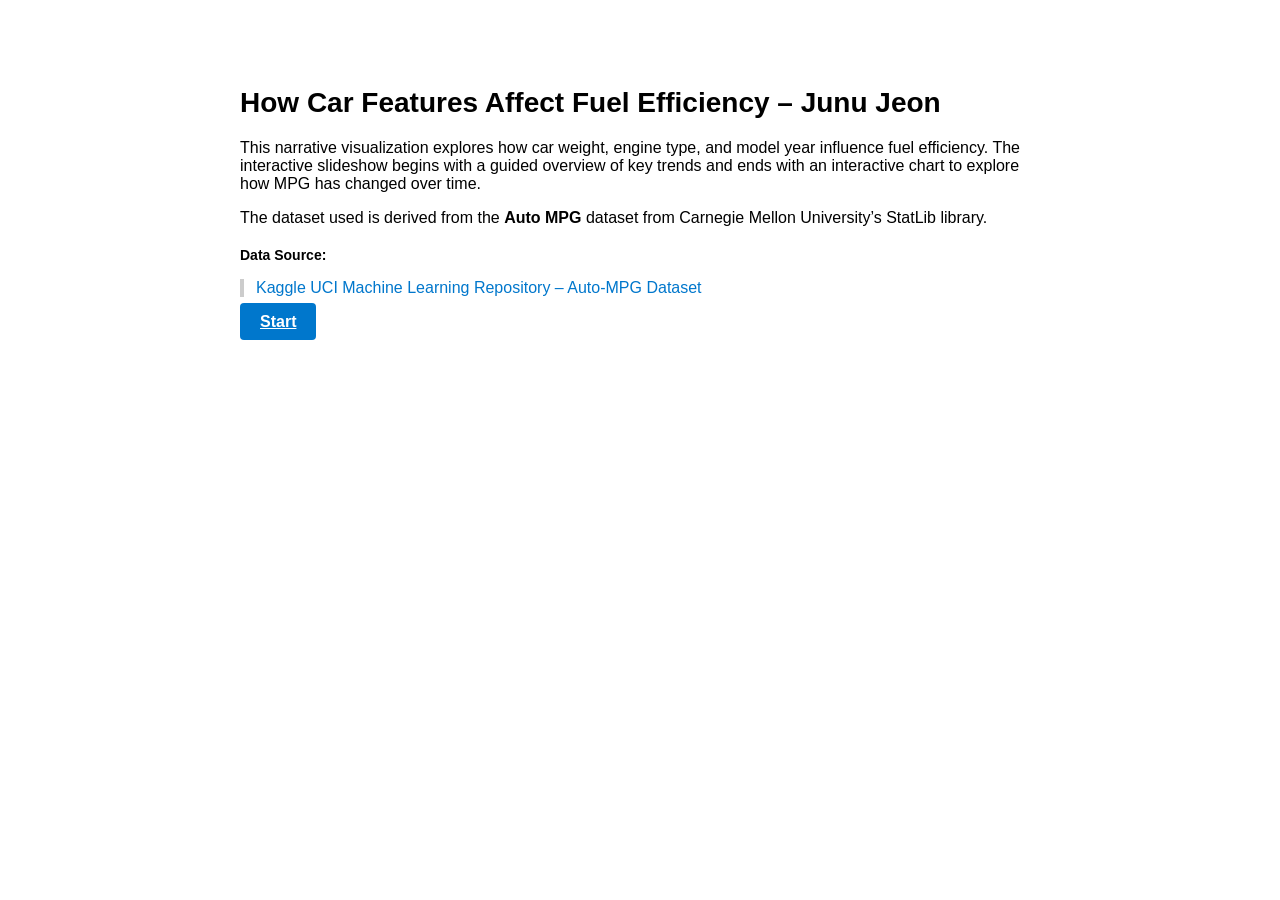
==== index.html @ 15948329 "added project" ====
<!DOCTYPE html>
<html lang="en">
<head>
  <meta charset="UTF-8">
  <title>CS 416 Narrative Visualization – Fuel Efficiency – Junu Jeon</title>
  <link rel="stylesheet" href="style.css">
</head>
<body>
  <div class="container">
    <h1 class="title">
      How Car Features Affect Fuel Efficiency – Junu Jeon
    </h1>
    
    <p>
      This narrative visualization explores how car weight, engine type, and model year influence fuel efficiency.
      The interactive slideshow begins with a guided overview of key trends and ends with an interactive chart
      to explore how MPG has changed over time.
    </p>
    <p>
      The dataset used is derived from the <strong>Auto MPG</strong> dataset from Carnegie Mellon University’s StatLib library.
    </p>

    <p class="small-font">Data Source:</p>
    <div class="box">
      <p class="link">
        <a href="https://www.kaggle.com/datasets/uciml/autompg-dataset?resource=download" target="_blank">
          Kaggle UCI Machine Learning Repository – Auto-MPG Dataset
        </a>
      </p>
    </div>

    <a href="scene1.html" class="nav-button">Start</a>
  </div>
</body>
</html>
---- style.css ----
body {
  font-family: Arial;
  padding: 20px;
}

#chart {
  width: 800px;
  height: 500px;
}

.nav-button,
button {
  background-color: #0077cc;
  color: white;
  border: none;
  padding: 10px 20px;
  font-weight: bold;
  border-radius: 4px;
  cursor: pointer;
  margin-top: 20px;
}

.nav-button:hover,
button:hover {
  background-color: #005fa3;
}

.container {
  max-width: 800px;
  margin: 0 auto;
  padding: 40px;
}

.title {
  font-size: 28px;
  font-weight: bold;
  margin-bottom: 20px;
}

.small-font {
  font-size: 14px;
  font-weight: bold;
  margin-top: 20px;
}

.box {
  border-left: 4px solid #ccc;
  padding-left: 12px;
  margin-top: 10px;
}

.link a {
  display: block;
  color: #0077cc;
  text-decoration: none;
}

.link a:hover {
  text-decoration: underline;
}
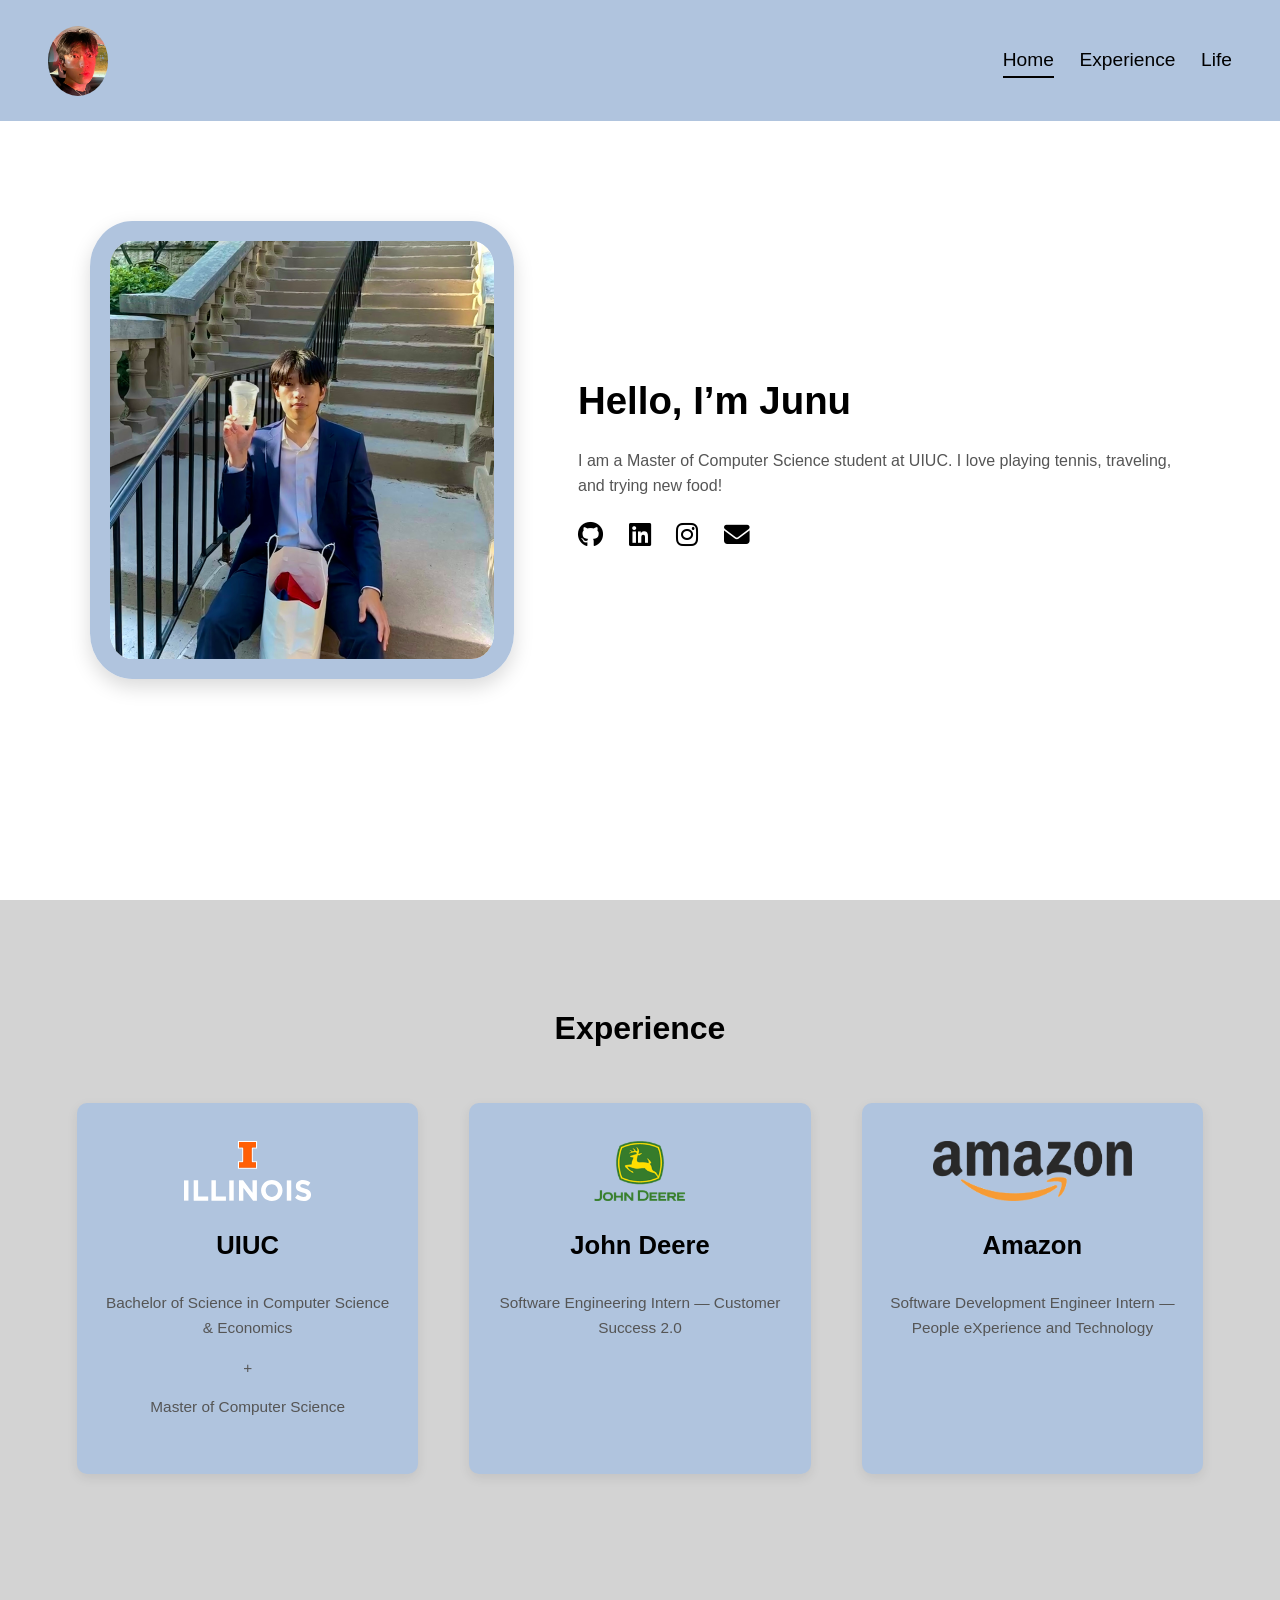
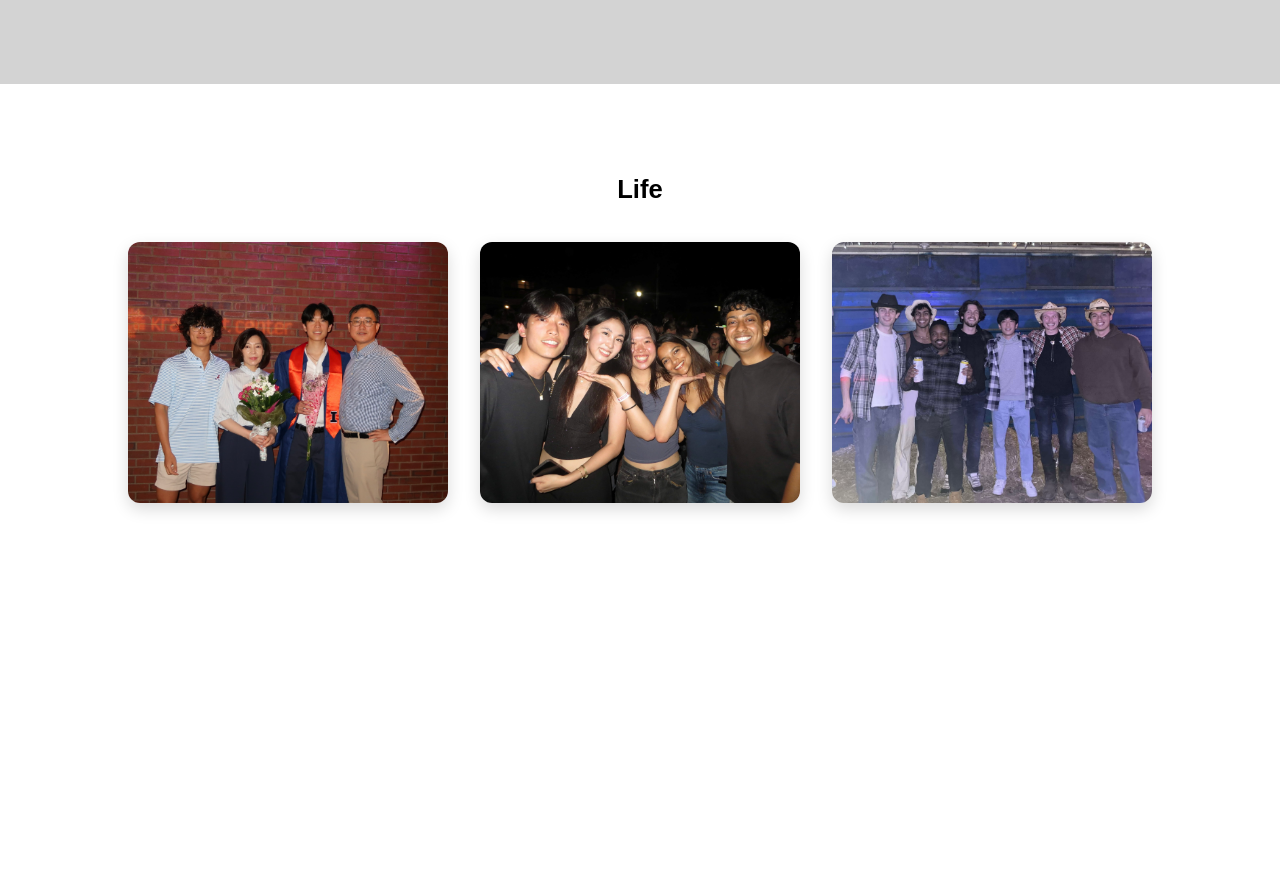
==== commit 0ff99148: "my personal website" ====
--- a/index.html
+++ b/index.html
@@ -1,35 +1,81 @@
 <!DOCTYPE html>
 <html lang="en">
-<head>
-  <meta charset="UTF-8">
-  <title>CS 416 Narrative Visualization – Fuel Efficiency – Junu Jeon</title>
-  <link rel="stylesheet" href="style.css">
-</head>
-<body>
-  <div class="container">
-    <h1 class="title">
-      How Car Features Affect Fuel Efficiency – Junu Jeon
-    </h1>
-    
-    <p>
-      This narrative visualization explores how car weight, engine type, and model year influence fuel efficiency.
-      The interactive slideshow begins with a guided overview of key trends and ends with an interactive chart
-      to explore how MPG has changed over time.
-    </p>
-    <p>
-      The dataset used is derived from the <strong>Auto MPG</strong> dataset from Carnegie Mellon University’s StatLib library.
-    </p>
+    <head>
+        <meta charset="utf-8" />
+        <meta http-equiv="x-ua-compatible" content="ie=edge">
+        <meta name="viewport" content="width=device-width, initial-scale=1.0">
+        <title>Junu Jeon</title>
+        <link rel="stylesheet" href="main.css">
+        <link rel="stylesheet" href="https://cdnjs.cloudflare.com/ajax/libs/font-awesome/6.5.2/css/all.min.css" crossorigin="anonymous">
+    </head>
+    <body>
+        <!-- Navbar -->
+        <nav class="navbar">
+            <a href="#home" class="brand"><img src="assets/profile2.jpg" alt="Logo"></a>
+            <ul>
+            <li><a href="#home" class="active">Home</a></li>
+            <li><a href="#experience">Experience</a></li>
+            <li><a href="#life">Life</a></li>
+            </ul>
+        </nav>
 
-    <p class="small-font">Data Source:</p>
-    <div class="box">
-      <p class="link">
-        <a href="https://www.kaggle.com/datasets/uciml/autompg-dataset?resource=download" target="_blank">
-          Kaggle UCI Machine Learning Repository – Auto-MPG Dataset
-        </a>
-      </p>
-    </div>
+        <!-- Hero -->
+        <header id="home" class="hero">
+            <div class="hero-inner fade-in">
+            <div class="hero-left">
+                <img src="assets/About.jpg" alt="Junu Jeon">
+            </div>
+            <div class="hero-right">
+                <h1>Hello, I’m Junu</h1>
+                <p>I am a Master of Computer Science student at UIUC. I love playing tennis, traveling, and trying new food!</p>
+                <div class="social">
+                    <a href="https://github.com/junujeon" target="_blank" rel="noopener noreferrer"><i class="fab fa-github"></i></a>
+                    <a href="https://www.linkedin.com/in/junujeon" target="_blank" rel="noopener noreferrer"><i class="fab fa-linkedin"></i></a>
+                    <a href="https://www.instagram.com/jjunujeon" target="_blank" rel="noopener noreferrer"><i class="fab fa-instagram"></i></a>
+                    <a href="mailto:junuj2@illinois.edu"><i class="fas fa-envelope"></i></a>
+                </div>
+            </div>
+            </div>
+        </header>
 
-    <a href="scene1.html" class="nav-button">Start</a>
-  </div>
-</body>
+        <!-- Experience -->
+        <section id="experience" class="experience">
+            <h2>Experience</h2>
+            <div class="experience-columns">
+
+            <div class="experience-col" data-modal="exp1">
+                <img src="assets/illinois.svg" alt="UIUC Logo" class="logo">
+                <h3>UIUC</h3>
+                <p>Bachelor of Science in Computer Science & Economics</p>
+                <p>+</p>
+                <p>Master of Computer Science</p>
+            </div>
+        
+            <div class="experience-col" data-modal="exp2">
+                <img src="assets/JD.png" alt="John Deere Logo" class="logo">
+                <h3>John Deere</h3>
+                <p>Software Engineering Intern — Customer Success 2.0</p>
+            </div>
+
+            <div class="experience-col" data-modal="exp3">
+                <img src="assets/amazon.png" alt="Amazon Logo" class="logo">
+                <h3>Amazon</h3>
+                <p>Software Development Engineer Intern — People eXperience and Technology</p>
+            </div>
+            </div>
+        </section>
+
+        <script src="main.js"></script>
+
+        <!-- Life -->
+        <section id="life" class="life">
+            <h2>Life</h2>
+            <div class="life-gallery">
+                <img src="assets/life1.jpg" alt="Life 1">
+                <img src="assets/life2.jpg" alt="Life 2">
+                <img src="assets/life3.jpg" alt="Life 3">
+            </div>
+        </section>
+
+    </body>
 </html>
--- a/main.css
+++ b/main.css
@@ -0,0 +1,247 @@
+/* Global */
+body {
+    margin: 0;
+    font-family: Arial, sans-serif;
+    background: #fff;
+    color: #000;
+    line-height: 1.6;
+    overflow-x: hidden;
+}
+
+/* Navbar */
+.navbar {
+    position: fixed;
+    top: 0; left: 0; right: 0;
+    background: lightsteelblue;
+    display: flex;
+    justify-content: space-between;
+    align-items: center;
+    padding: clamp(1rem, 2vw, 2rem) 3rem;
+    z-index: 1000;
+    transition: padding 0.3s ease;
+    min-height: 70px;
+}
+
+.navbar .brand img {
+    width: clamp(40px, 5vw, 60px);
+    border-radius: 50%;
+    display: block;
+}
+
+.navbar ul {
+    list-style: none;
+    display: flex;
+    gap: clamp(1rem, 2vw, 2rem);
+    margin: 0;
+    padding: 0;
+}
+
+.navbar ul a {
+    color: #000;
+    text-decoration: none;
+    font-weight: 500;
+    position: relative;
+    padding: 0.25rem 0;
+    font-size: clamp(1rem, 1vw + 0.5rem, 1.2rem);
+    transition: font-size 0.3s ease;
+}
+
+.navbar ul a:after {
+    content: "";
+    position: absolute;
+    left: 0;
+    bottom: -4px;
+    width: 0;
+    height: 2px;
+    background: #000;
+    transition: width 0.3s ease;
+}
+
+.navbar ul a:hover:after,
+.navbar ul a.active:after {
+    width: 100%;
+}
+
+.navbar.shrink {
+    padding: clamp(0.5rem, 1vw, 1rem) 3rem;
+}
+
+.navbar.shrink ul a {
+    font-size: clamp(0.9rem, 1vw, 1rem);
+}
+
+/* Hero */
+.hero {
+    min-height: 100vh;
+    display: flex;
+    align-items: center;
+    justify-content: center;
+    padding: 0 clamp(1rem, 2vw, 2rem);
+    background: #fff;
+}
+
+.hero .hero-inner {
+    display: flex;
+    align-items: center;
+    gap: clamp(2rem, 5vw, 6rem);
+    max-width: 1100px;
+    margin: auto;
+    flex-wrap: wrap;
+}
+
+.hero .hero-left img {
+    display: block;
+    max-width: 100%;
+    width: clamp(220px, 30vw, 480px);
+    height: auto;
+    object-fit: cover;
+    border-radius: 10%;
+    box-shadow: 0 8px 20px rgba(0,0,0,0.15);
+    border: clamp(8px, 2vw, 20px) solid lightsteelblue;
+}
+
+.hero .hero-right {
+    flex: 1;
+    min-width: 280px;
+    text-align: left;
+}
+
+.hero .hero-right h1 {
+    font-size: clamp(1.8rem, 3vw, 2.5rem);
+    margin-bottom: 1rem;
+}
+
+.hero .hero-right p {
+    font-size: clamp(1rem, 1.2vw, 1.2rem);
+    color: #555;
+}
+
+.hero .hero-right .social {
+    display: flex;
+    justify-content: flex-start;
+    gap: clamp(1rem, 2vw, 2rem);
+    margin-top: 1rem;
+}
+
+.hero .hero-right .social a {
+    color: #000;
+    font-size: clamp(1.2rem, 2vw, 1.6rem);
+    transition: transform 0.3s ease, color 0.3s ease;
+}
+
+.hero .hero-right .social a:hover {
+    transform: scale(1.2);
+    color: #000;
+}
+
+/* Hero responsive */
+@media (max-width: 1024px) {
+    .hero .hero-inner { justify-content: center; }
+    .hero .hero-right { text-align: center; }
+    .hero .social { justify-content: center; }
+}
+
+@media (max-width: 768px) {
+    .hero .hero-inner { flex-direction: column; }
+}
+
+/* Experience Section */
+.experience {
+    background: lightgrey;
+    padding: clamp(3rem, 6vw, 6rem) clamp(1rem, 4vw, 2rem);
+    text-align: center;
+    min-height: 70vh;
+}
+
+.experience h2 {
+    font-size: clamp(1.5rem, 2.5vw, 2.5rem);
+    margin-bottom: 3rem;
+}
+
+.experience .experience-columns {
+    display: flex;
+    flex-wrap: wrap;
+    gap: clamp(2rem, 4vw, 5rem);
+    max-width: 1200px;
+    margin: auto;
+    justify-content: center;
+}
+
+.experience .experience-col {
+    flex: 1 1 300px;
+    max-width: 290px;
+    background: lightsteelblue;
+    padding: clamp(1.5rem, 3vw, 3rem) clamp(1rem, 2vw, 2rem);
+    border-radius: 10px;
+    box-shadow: 0 4px 12px rgba(0,0,0,0.08);
+    text-align: center;
+    transition: transform 0.3s ease, box-shadow 0.3s ease;
+}
+
+.experience .experience-col:hover {
+    transform: translateY(-8px);
+    box-shadow: 0 10px 25px rgba(0,0,0,0.15);
+}
+
+.experience .experience-col img.logo {
+    height: clamp(40px, 6vw, 60px);
+    width: auto;
+    margin-bottom: 1rem;
+    transition: filter 0.3s ease;
+}
+
+.experience .experience-col h3 {
+    margin-top: 0;
+    color: #000;
+    font-size: clamp(1.2rem, 2vw, 1.6rem);
+}
+
+.experience .experience-col p {
+    color: #555;
+    font-size: clamp(0.9rem, 1.2vw, 1rem);
+}
+
+/* Experience responsive */
+@media (max-width: 768px) {
+    .experience .experience-columns {
+        flex-direction: column;
+        align-items: center;
+        gap: 2rem;
+    }
+    .experience .experience-col {
+        max-width: 90%;
+    }
+}
+
+/* Life Section — Clean Gallery Layout */
+.life {
+    background: url('assets/real.jpg') center / cover no-repeat fixed; 
+    padding: clamp(3rem, 5vw, 6rem) 2rem;
+    text-align: center;
+    min-height: 75vh;
+}
+
+.life h2 {
+    font-size: clamp(1.5rem, 2vw, 2rem);
+    margin-bottom: 2rem;
+}
+
+.life-gallery {
+    display: flex;
+    gap: 2rem;
+    justify-content: center;
+    flex-wrap: wrap;
+}
+
+.life-gallery img {
+    width: clamp(220px, 25vw, 350px);
+    height: auto;
+    border-radius: 12px;
+    box-shadow: 0 6px 16px rgba(0, 0, 0, 0.15);
+    object-fit: cover;
+}
+
+html {
+    scroll-behavior: smooth;
+    scroll-padding-top: 90px; /* adjust if needed */
+}
